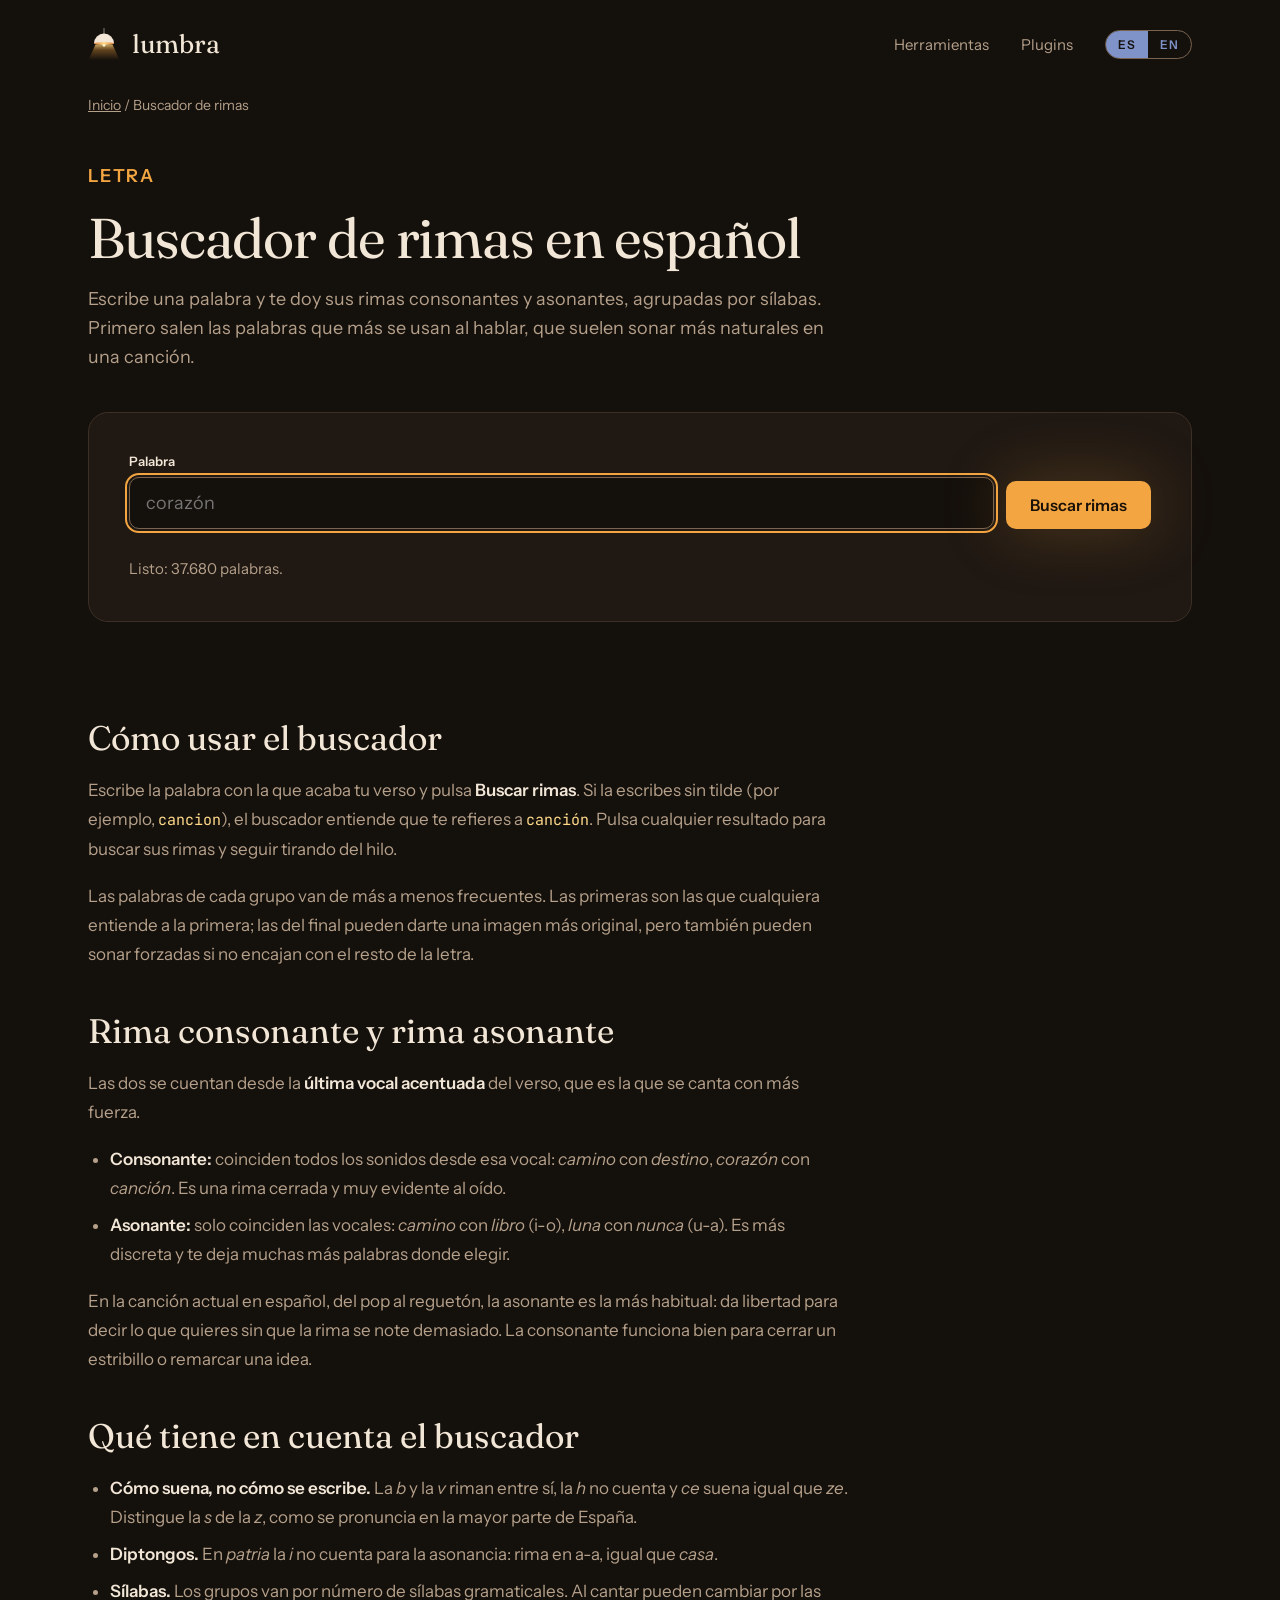
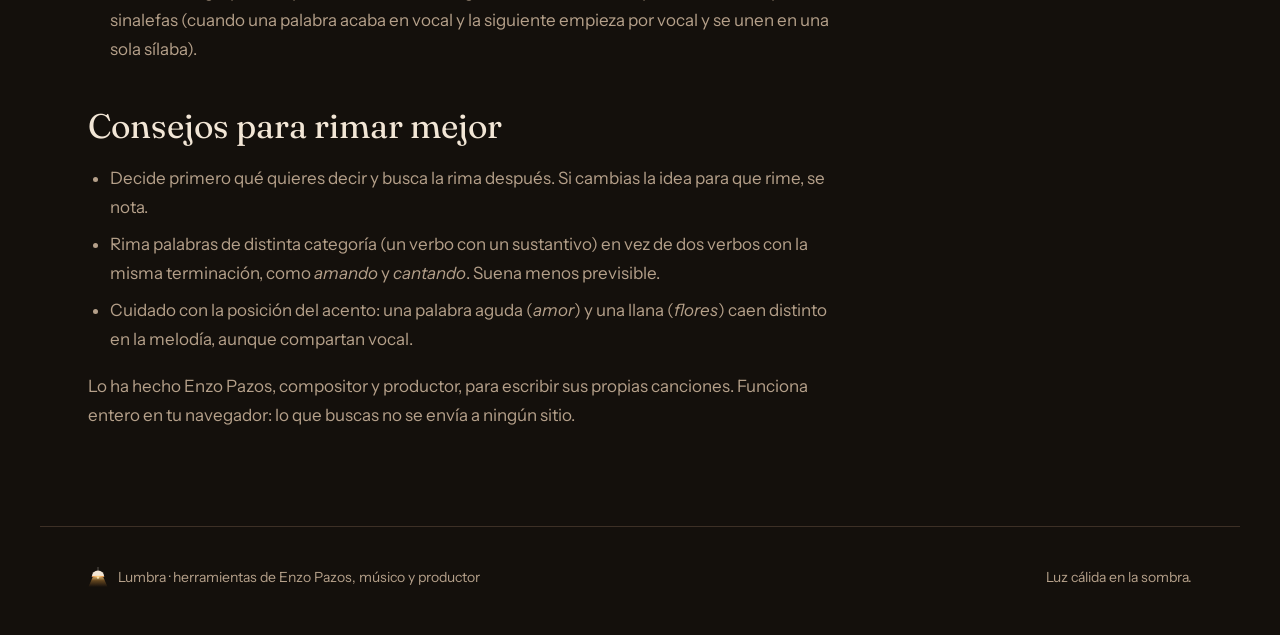
==== rimas/index.html @ a43c39f1 "Base de la web Lumbra y buscador de rimas en español Co-Authored-By: Claude Opus 5.5 <noreply@anthro" ====
<!doctype html>
<html lang="es">
<head>
<meta charset="utf-8">
<meta name="viewport" content="width=device-width, initial-scale=1">
<title>Buscador de rimas en español: consonantes y asonantes · Lumbra</title>
<meta name="description" content="Encuentra palabras que riman en español. Rimas consonantes y asonantes ordenadas por sílabas y por uso, gratis y sin registro. Pensado para escribir canciones.">
<link rel="icon" href="/assets/logo.svg" type="image/svg+xml">
<link rel="preconnect" href="https://fonts.googleapis.com">
<link rel="preconnect" href="https://fonts.gstatic.com" crossorigin>
<link rel="stylesheet" href="https://fonts.googleapis.com/css2?family=Fraunces:opsz,wght@9..144,300..600&amp;family=Instrument+Sans:wght@400..700&amp;family=JetBrains+Mono:wght@400;500&amp;display=swap">
<link rel="stylesheet" href="/assets/estilo.css">
<link rel="preload" href="/datos/palabras-es.txt" as="fetch" crossorigin>
</head>
<body>

<header class="wrap cabecera">
  <a href="/" class="marca"><img src="/assets/logo.svg" alt=""><span>lumbra</span></a>
  <nav class="nav" aria-label="Principal">
    <a href="/#herramientas">Herramientas</a>
    <a href="/#plugins">Plugins</a>
    <span class="idioma"><a href="/rimas/" aria-current="true" hreflang="es">ES</a><a href="/en/" hreflang="en">EN</a></span>
  </nav>
</header>

<main class="wrap">
  <p class="miga"><a href="/">Inicio</a> / Buscador de rimas</p>

  <div class="cab-tool">
    <p class="etiqueta" style="color:var(--ambar)">LETRA</p>
    <h1>Buscador de rimas en español</h1>
    <p>Escribe una palabra y te doy sus rimas consonantes y asonantes, agrupadas por sílabas. Primero salen las palabras que más se usan al hablar, que suelen sonar más naturales en una canción.</p>
  </div>

  <section class="panel-tool" aria-label="Buscador">
    <form class="buscador" id="form" role="search">
      <div class="campo">
        <label for="palabra">Palabra</label>
        <input id="palabra" name="p" type="search" autocomplete="off" autocapitalize="off" spellcheck="false" placeholder="corazón" required>
      </div>
      <button type="submit" class="btn btn-luz">Buscar rimas</button>
    </form>
    <p class="estado" id="estado" aria-live="polite">Cargando el diccionario…</p>
    <div class="resultados" id="resultados" hidden></div>
  </section>

  <article class="texto-largo">
    <h2>Cómo usar el buscador</h2>
    <p>Escribe la palabra con la que acaba tu verso y pulsa <strong>Buscar rimas</strong>. Si la escribes sin tilde (por ejemplo, <code>cancion</code>), el buscador entiende que te refieres a <code>canción</code>. Pulsa cualquier resultado para buscar sus rimas y seguir tirando del hilo.</p>
    <p>Las palabras de cada grupo van de más a menos frecuentes. Las primeras son las que cualquiera entiende a la primera; las del final pueden darte una imagen más original, pero también pueden sonar forzadas si no encajan con el resto de la letra.</p>

    <h2>Rima consonante y rima asonante</h2>
    <p>Las dos se cuentan desde la <strong>última vocal acentuada</strong> del verso, que es la que se canta con más fuerza.</p>
    <ul>
      <li><strong>Consonante:</strong> coinciden todos los sonidos desde esa vocal: <em>camino</em> con <em>destino</em>, <em>corazón</em> con <em>canción</em>. Es una rima cerrada y muy evidente al oído.</li>
      <li><strong>Asonante:</strong> solo coinciden las vocales: <em>camino</em> con <em>libro</em> (i-o), <em>luna</em> con <em>nunca</em> (u-a). Es más discreta y te deja muchas más palabras donde elegir.</li>
    </ul>
    <p>En la canción actual en español, del pop al reguetón, la asonante es la más habitual: da libertad para decir lo que quieres sin que la rima se note demasiado. La consonante funciona bien para cerrar un estribillo o remarcar una idea.</p>

    <h2>Qué tiene en cuenta el buscador</h2>
    <ul>
      <li><strong>Cómo suena, no cómo se escribe.</strong> La <em>b</em> y la <em>v</em> riman entre sí, la <em>h</em> no cuenta y <em>ce</em> suena igual que <em>ze</em>. Distingue la <em>s</em> de la <em>z</em>, como se pronuncia en la mayor parte de España.</li>
      <li><strong>Diptongos.</strong> En <em>patria</em> la <em>i</em> no cuenta para la asonancia: rima en a-a, igual que <em>casa</em>.</li>
      <li><strong>Sílabas.</strong> Los grupos van por número de sílabas gramaticales. Al cantar pueden cambiar por las sinalefas (cuando una palabra acaba en vocal y la siguiente empieza por vocal y se unen en una sola sílaba).</li>
    </ul>

    <h2>Consejos para rimar mejor</h2>
    <ul>
      <li>Decide primero qué quieres decir y busca la rima después. Si cambias la idea para que rime, se nota.</li>
      <li>Rima palabras de distinta categoría (un verbo con un sustantivo) en vez de dos verbos con la misma terminación, como <em>amando</em> y <em>cantando</em>. Suena menos previsible.</li>
      <li>Cuidado con la posición del acento: una palabra aguda (<em>amor</em>) y una llana (<em>flores</em>) caen distinto en la melodía, aunque compartan vocal.</li>
    </ul>
    <p>Lo ha hecho Enzo Pazos, compositor y productor, para escribir sus propias canciones. Funciona entero en tu navegador: lo que buscas no se envía a ningún sitio.</p>
  </article>
</main>

<footer class="wrap pie">
  <span><img src="/assets/logo.svg" alt="">Lumbra · herramientas de Enzo Pazos, músico y productor</span>
  <span>Luz cálida en la sombra.</span>
</footer>

<script src="/assets/rimas.js"></script>
<script>
(function () {
  var form = document.getElementById('form');
  var input = document.getElementById('palabra');
  var estado = document.getElementById('estado');
  var caja = document.getElementById('resultados');
  var dicc = null;
  var VISIBLES = 40;

  function el(tag, attrs, texto) {
    var e = document.createElement(tag);
    if (attrs) for (var k in attrs) e.setAttribute(k, attrs[k]);
    if (texto != null) e.textContent = texto;
    return e;
  }

  function enlace(w) {
    var li = el('li');
    var a = el('a', { href: '?p=' + encodeURIComponent(w) }, w);
    a.addEventListener('click', function (ev) { ev.preventDefault(); buscar(w, true); window.scrollTo({ top: form.offsetTop - 20, behavior: 'smooth' }); });
    li.appendChild(a);
    return li;
  }

  function bloque(titulo, grupos, vacio) {
    var g = el('div', { 'class': 'grupo' });
    g.appendChild(el('h2', null, titulo));
    if (!grupos.length) { g.appendChild(el('p', { 'class': 'estado' }, vacio)); return g; }
    grupos.forEach(function (gr) {
      g.appendChild(el('h3', null, gr.silabas === 1 ? '1 sílaba' : gr.silabas + ' sílabas'));
      var ul = el('ul', { 'class': 'palabras' });
      gr.palabras.slice(0, VISIBLES).forEach(function (w) { ul.appendChild(enlace(w)); });
      g.appendChild(ul);
      if (gr.palabras.length > VISIBLES) {
        var b = el('button', { type: 'button', 'class': 'mas' }, 'Ver ' + (gr.palabras.length - VISIBLES) + ' más');
        b.addEventListener('click', function () {
          gr.palabras.slice(VISIBLES).forEach(function (w) { ul.appendChild(enlace(w)); });
          b.remove();
        });
        g.appendChild(b);
      }
    });
    return g;
  }

  function buscar(texto, guardar) {
    if (!dicc) return;
    var r = dicc.rimas(texto);
    caja.innerHTML = '';
    if (!r) { caja.hidden = true; estado.textContent = 'Escribe una palabra en español, solo con letras.'; return; }
    input.value = r.palabra;
    document.title = 'Rimas con ' + r.palabra + ' · Lumbra';
    if (guardar) history.replaceState(null, '', '?p=' + encodeURIComponent(r.palabra));
    var aviso = r.sugerencia ? 'Mostrando rimas de «' + r.sugerencia + '». ' : (!r.conocida ? 'No tengo «' + r.palabra + '» en el diccionario, pero calculo sus rimas igualmente. ' : '');
    estado.textContent = aviso + r.totalConsonantes + ' consonantes y ' + r.totalAsonantes + ' asonantes.';
    var c = r.claves;
    caja.appendChild(el('p', { 'class': 'datos-palabra' }, r.palabra + ' · ' + c.silabas + (c.silabas === 1 ? ' sílaba' : ' sílabas') + ' · ' + (c.aguda ? 'aguda' : 'llana o esdrújula') + ' · vocales ' + c.asonante.toUpperCase()));
    caja.appendChild(bloque('CONSONANTES · -' + c.terminacion.toUpperCase(), r.consonantes, 'No encuentro rimas consonantes. Prueba con las asonantes.'));
    caja.appendChild(el('div', { 'class': 'separador' }));
    caja.appendChild(bloque('ASONANTES · ' + c.asonante.toUpperCase(), r.asonantes, 'No encuentro rimas asonantes.'));
    caja.hidden = false;
  }

  form.addEventListener('submit', function (ev) { ev.preventDefault(); buscar(input.value, true); });

  fetch('/datos/palabras-es.txt').then(function (res) {
    if (!res.ok) throw new Error(res.status);
    return res.text();
  }).then(function (t) {
    dicc = new LumbraRimas.Diccionario(t);
    estado.textContent = 'Listo: ' + dicc.palabras.length.toLocaleString('es-ES') + ' palabras.';
    var p = new URLSearchParams(location.search).get('p');
    if (p) buscar(p, false); else input.focus();
  }).catch(function () {
    estado.textContent = 'No he podido cargar el diccionario. Recarga la página.';
  });
})();
</script>
</body>
</html>
---- assets/estilo.css ----
/* Lumbra — estilos comunes */
:root{
  --fondo:#14100C; --panel:#1F1813; --borde:#3D3026; --borde-fuerte:#7A6450;
  --texto:#F2E6D6; --suave:#B5A08A; --ambar:#F2A541; --ambar-claro:#FFD98A;
  --brasa:#E0813A; --resplandor:#3A2612; --linea-resp:#5A3E22; --azul:#7F93C9;
  --serif:Fraunces, Georgia, serif; --sans:'Instrument Sans', system-ui, sans-serif;
  --mono:'JetBrains Mono', ui-monospace, monospace;
}
*{box-sizing:border-box}
html{background:var(--fondo)}
body{margin:0;background:var(--fondo);color:var(--texto);font-family:var(--sans);overflow-x:hidden}
a{color:var(--ambar)}a:hover{color:var(--ambar-claro)}
.wrap{max-width:1200px;margin:0 auto;padding:0 48px}
.etiqueta{margin:0;font-size:12px;font-weight:600;letter-spacing:.08em}
.serif{font-family:var(--serif);font-weight:400}
.suave{color:var(--suave)}

/* Cabecera */
.cabecera{display:flex;align-items:center;justify-content:space-between;gap:24px;min-height:88px;flex-wrap:wrap}
.marca{display:flex;align-items:center;gap:12px;text-decoration:none;color:var(--texto)}
.marca img{width:32px;height:32px}
.marca span{font-family:var(--serif);font-size:26px;letter-spacing:-.01em}
.nav{display:flex;align-items:center;gap:32px;font-size:15px;flex-wrap:wrap}
.nav a{color:var(--suave);text-decoration:none}
.nav a:hover{color:var(--texto)}
.idioma{display:inline-flex;border:1px solid var(--borde-fuerte);border-radius:999px;overflow:hidden;font-size:12px;font-weight:600;letter-spacing:.08em}
.idioma a{padding:6px 12px;color:var(--azul);text-decoration:none}
.idioma a[aria-current]{background:var(--azul);color:var(--fondo)}

/* Botones */
.btn{display:inline-flex;align-items:center;min-height:48px;padding:0 24px;border-radius:10px;font:600 16px/1 var(--sans);text-decoration:none;cursor:pointer}
.btn-luz{background:var(--ambar);color:#1A1108;border:0;box-shadow:0 0 64px 4px rgba(242,165,65,.22)}
.btn-luz:hover{background:var(--ambar-claro);color:#1A1108}
.btn-linea{color:var(--texto);border:1px solid var(--borde-fuerte);background:transparent}
.btn-linea:hover{color:var(--texto);border-color:var(--suave)}

/* Portada */
.hero{position:relative;padding:40px 0 128px;text-align:center}
.haz{position:absolute;left:50%;top:0;width:1100px;height:720px;transform:translateX(-50%);clip-path:polygon(44% 0,56% 0,100% 100%,0 100%);background:linear-gradient(180deg,rgba(255,217,138,.42) 0%,rgba(242,165,65,.16) 38%,rgba(242,165,65,.04) 75%,rgba(242,165,65,0) 100%);pointer-events:none}
.lampara{position:relative;display:block;width:160px;height:80px;margin:0 auto 32px}
.hero-int{position:relative;display:flex;flex-direction:column;align-items:center;gap:28px}
.hero h1{margin:0;max-width:900px;font-family:var(--serif);font-weight:400;font-size:72px;line-height:76px;letter-spacing:-.02em}
.hero p.intro{margin:0;max-width:620px;font-size:19px;line-height:30px;color:var(--suave)}
.botones{display:flex;gap:16px;align-items:center;flex-wrap:wrap;justify-content:center;margin-top:8px}

.seccion{padding-bottom:96px}
.titulo-sec{display:flex;justify-content:space-between;align-items:end;gap:16px;flex-wrap:wrap;margin-bottom:32px}
.titulo-sec h2{margin:0;font-family:var(--serif);font-weight:400;font-size:48px;line-height:54px;letter-spacing:-.015em}
.titulo-sec p{margin:0;max-width:420px;font-size:16px;line-height:26px;color:var(--suave)}
.rejilla{display:grid;grid-template-columns:repeat(auto-fill,minmax(300px,1fr));gap:20px}
.tool{background:var(--panel);border:1px solid var(--borde);border-radius:20px;padding:28px;display:flex;flex-direction:column;gap:12px;text-decoration:none;color:var(--texto);transition:background .2s,box-shadow .2s}
a.tool:hover{background:var(--resplandor);box-shadow:0 0 64px 4px rgba(242,165,65,.22);color:var(--texto)}
.tool .nombre{font-family:var(--serif);font-size:26px;line-height:32px}
.tool .desc{font-size:15px;line-height:24px;color:var(--suave)}
.tool .cat{font-size:12px;font-weight:600;letter-spacing:.08em;color:var(--suave)}
.tool.pronto{opacity:.62}
.tool .pronto-txt{font-size:12px;font-weight:600;letter-spacing:.08em;color:var(--brasa)}

.plugins{border-top:1px solid var(--borde);padding-top:96px;display:grid;grid-template-columns:repeat(auto-fit,minmax(320px,1fr));gap:64px;align-items:center}
.plugins h2{margin:0;font-family:var(--serif);font-weight:400;font-size:48px;line-height:54px;letter-spacing:-.015em}
.plugins p{margin:0;font-size:17px;line-height:28px;color:var(--suave)}
.plugins .col{display:flex;flex-direction:column;gap:20px}
.perilla{background:radial-gradient(ellipse at 50% 0%,#2A1F17,#1F1813 70%);border:1px solid var(--borde);border-radius:20px;padding:40px;display:flex;justify-content:center}

.aviso{position:relative;overflow:hidden;background:var(--panel);border:1px solid var(--borde);border-radius:20px;padding:56px 40px;display:flex;flex-direction:column;align-items:center;gap:20px;text-align:center}
.aviso::before{content:"";position:absolute;left:50%;top:0;width:640px;height:320px;transform:translateX(-50%);background:radial-gradient(ellipse at 50% 0%,rgba(242,165,65,.2),rgba(242,165,65,0) 70%);pointer-events:none}
.aviso > *{position:relative}
.aviso h2{margin:0;font-family:var(--serif);font-weight:400;font-size:36px;line-height:42px}
.aviso p{margin:0;max-width:480px;font-size:16px;line-height:26px;color:var(--suave)}
.aviso form{display:flex;gap:12px;flex-wrap:wrap;justify-content:center;width:100%;max-width:520px}

input[type=text],input[type=email],input[type=search]{height:52px;padding:0 16px;border-radius:10px;border:1px solid var(--borde-fuerte);background:var(--fondo);color:var(--texto);font:400 18px var(--sans)}
input:focus-visible,a:focus-visible,button:focus-visible{outline:2px solid var(--ambar);outline-offset:2px}
.aviso input{flex:1 1 260px;font-size:16px}
.oculto{position:absolute!important;width:1px;height:1px;overflow:hidden;clip:rect(0 0 0 0);white-space:nowrap}

.pie{border-top:1px solid var(--borde);padding-top:40px;padding-bottom:48px;display:flex;justify-content:space-between;gap:24px;flex-wrap:wrap;font-size:14px;color:var(--suave)}
.pie span{display:flex;align-items:center;gap:10px}
.pie img{width:20px;height:20px}

/* Páginas de herramienta */
.miga{font-size:14px;color:var(--suave);margin:8px 0 24px}
.miga a{color:var(--suave)}
.cab-tool{display:flex;flex-direction:column;gap:16px;padding:24px 0 40px;max-width:760px}
.cab-tool h1{margin:0;font-family:var(--serif);font-weight:400;font-size:56px;line-height:62px;letter-spacing:-.02em}
.cab-tool p{margin:0;font-size:18px;line-height:29px;color:var(--suave)}
.panel-tool{background:var(--panel);border:1px solid var(--borde);border-radius:20px;padding:40px;display:flex;flex-direction:column;gap:28px}
.buscador{display:flex;gap:12px;flex-wrap:wrap;align-items:end}
.buscador .campo{display:flex;flex-direction:column;gap:8px;flex:1 1 280px}
.buscador label{font-size:13px;font-weight:600}
.resultados{background:var(--resplandor);border-radius:16px;padding:32px;display:flex;flex-direction:column;gap:28px}
.resultados[hidden]{display:none}
.grupo{display:flex;flex-direction:column;gap:12px}
.grupo h2{margin:0;font-size:12px;font-weight:600;letter-spacing:.08em;color:var(--ambar-claro)}
.grupo h3{margin:6px 0 0;font-size:13px;font-weight:600;color:var(--suave)}
.palabras{margin:0;padding:0;list-style:none;display:flex;flex-wrap:wrap;gap:6px 18px;font-family:var(--mono);font-size:18px;line-height:30px}
.palabras a{color:var(--texto);text-decoration:none;border-bottom:1px solid transparent}
.palabras a:hover{color:var(--ambar-claro);border-bottom-color:var(--ambar-claro)}
.separador{height:1px;background:var(--linea-resp)}
.estado{margin:0;color:var(--suave);font-size:15px;line-height:24px}
.datos-palabra{font-family:var(--mono);font-size:14px;color:var(--suave);margin:0}
.datos-palabra b{color:var(--texto);font-weight:500}
.mas{align-self:flex-start;background:none;border:1px solid var(--linea-resp);color:var(--ambar-claro);border-radius:8px;padding:8px 14px;font:600 14px var(--sans);cursor:pointer;min-height:40px}

.texto-largo{max-width:760px;padding:72px 0 96px;display:flex;flex-direction:column;gap:18px}
.texto-largo h2{margin:24px 0 0;font-family:var(--serif);font-weight:400;font-size:34px;line-height:40px}
.texto-largo h3{margin:12px 0 0;font-size:19px}
.texto-largo p,.texto-largo li{margin:0;font-size:17px;line-height:29px;color:var(--suave)}
.texto-largo ul{margin:0;padding-left:22px;display:flex;flex-direction:column;gap:8px}
.texto-largo strong{color:var(--texto);font-weight:600}
.texto-largo code{font-family:var(--mono);font-size:15px;color:var(--ambar-claro)}

@media (max-width:720px){
  .wrap{padding:0 20px}
  .hero h1{font-size:44px;line-height:48px}
  .cab-tool h1{font-size:40px;line-height:46px}
  .titulo-sec h2,.plugins h2{font-size:38px;line-height:44px}
  .panel-tool{padding:24px}
  .resultados{padding:22px}
  .nav{gap:18px}
}
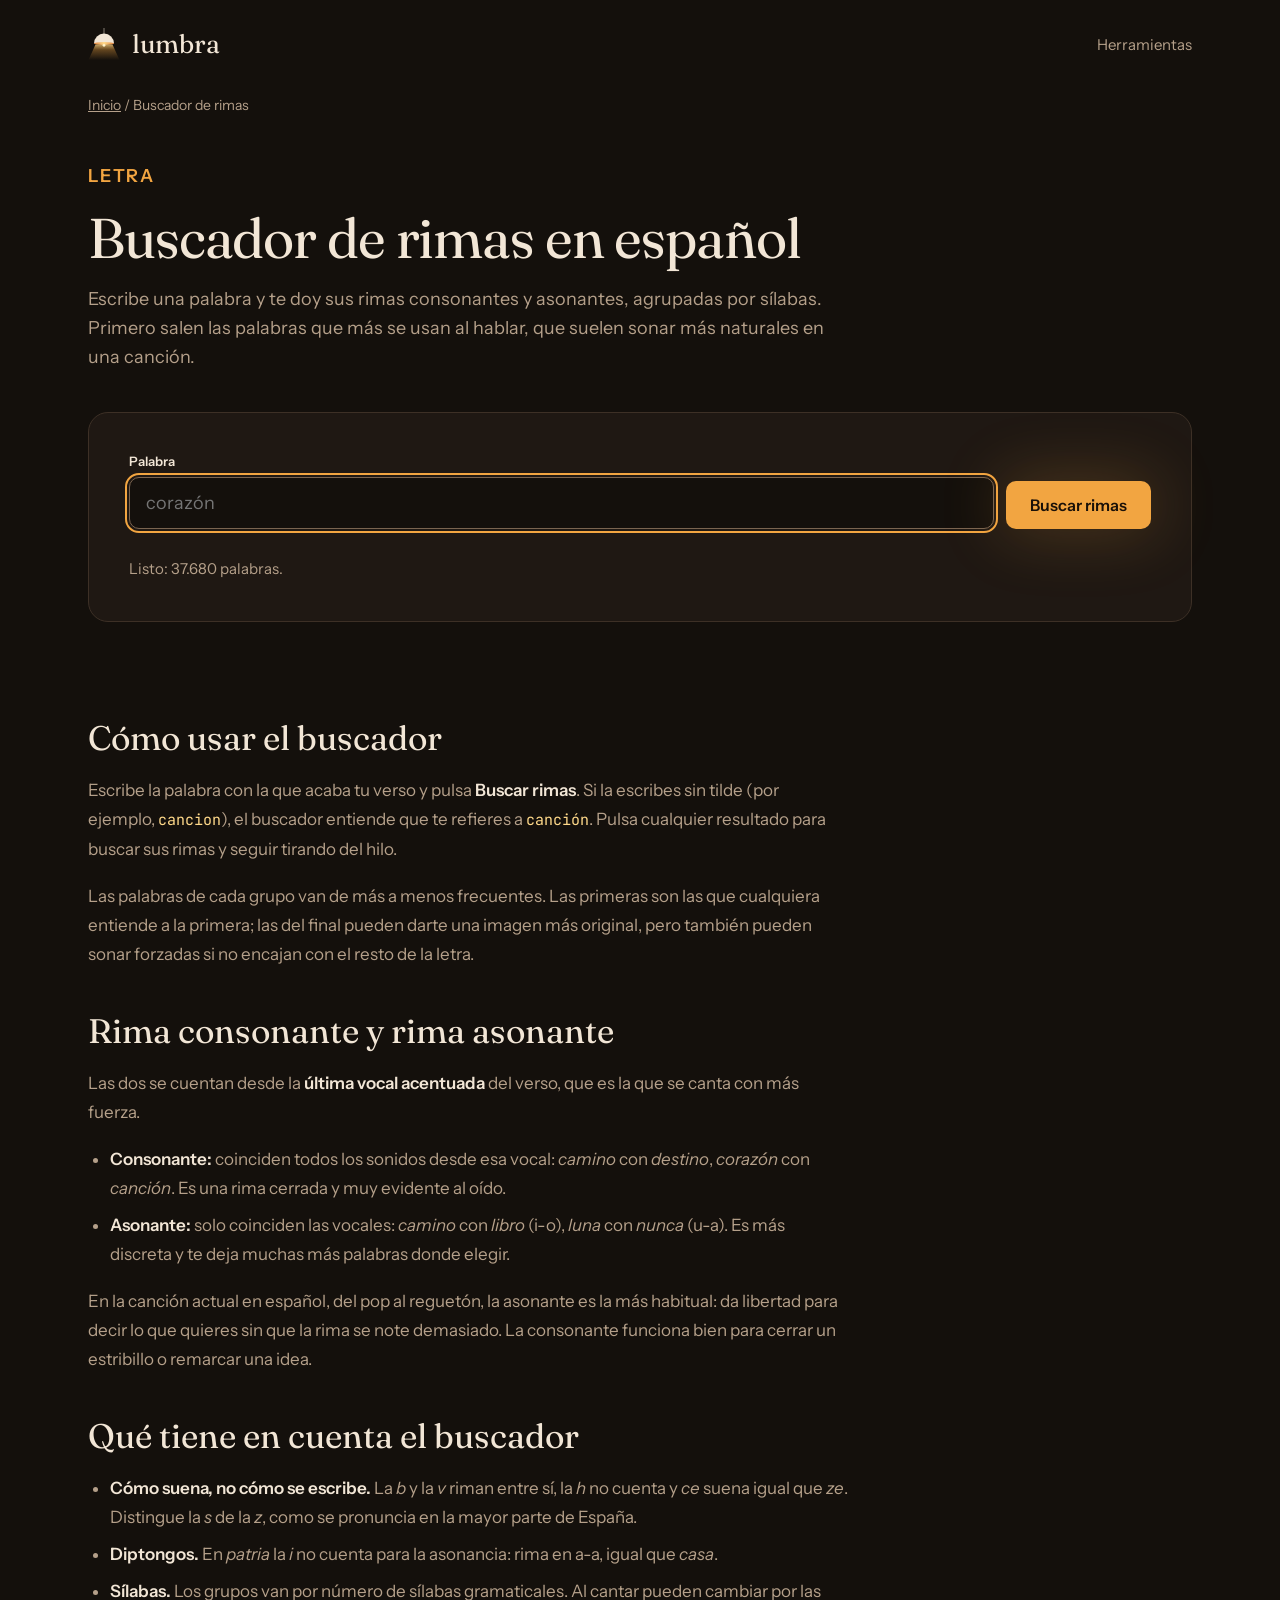
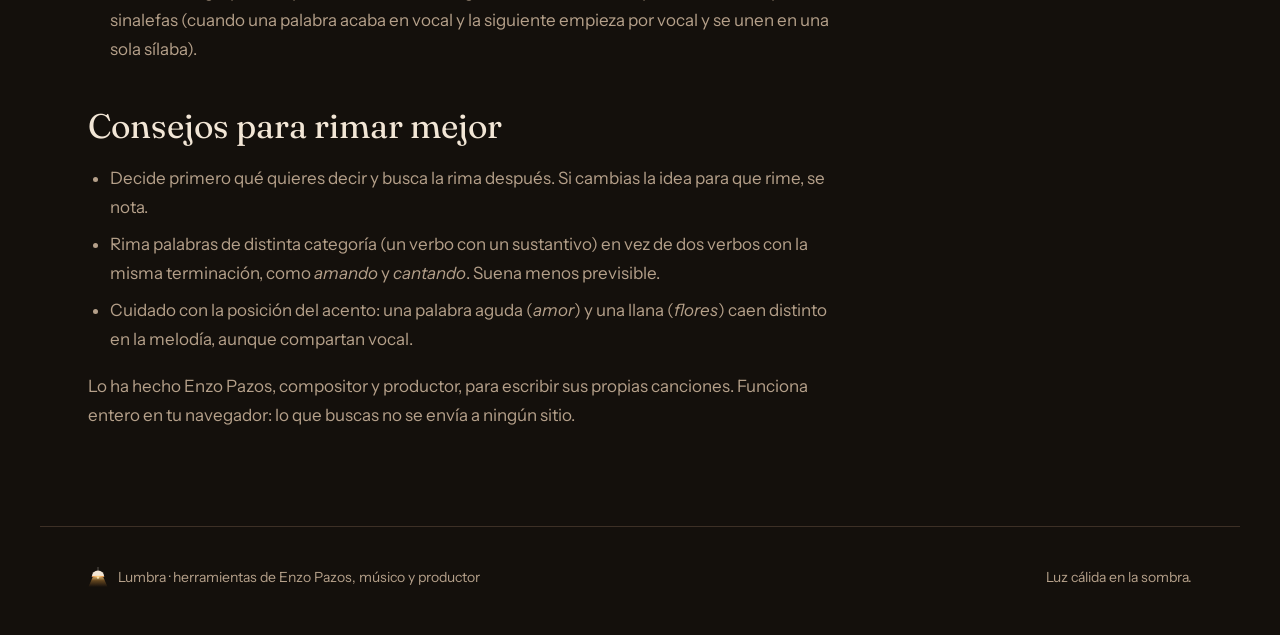
==== commit c395c55d: "Mostrar solo lo terminado y ocultar la web a buscadores Co-Authored-By: Claude Opus 5.5 <noreply@ant" ====
--- a/rimas/index.html
+++ b/rimas/index.html
@@ -2,6 +2,7 @@
 <html lang="es">
 <head>
 <meta charset="utf-8">
+<meta name="robots" content="noindex, nofollow">
 <meta name="viewport" content="width=device-width, initial-scale=1">
 <title>Buscador de rimas en español: consonantes y asonantes · Lumbra</title>
 <meta name="description" content="Encuentra palabras que riman en español. Rimas consonantes y asonantes ordenadas por sílabas y por uso, gratis y sin registro. Pensado para escribir canciones.">
@@ -18,8 +19,6 @@
   <a href="/" class="marca"><img src="/assets/logo.svg" alt=""><span>lumbra</span></a>
   <nav class="nav" aria-label="Principal">
     <a href="/#herramientas">Herramientas</a>
-    <a href="/#plugins">Plugins</a>
-    <span class="idioma"><a href="/rimas/" aria-current="true" hreflang="es">ES</a><a href="/en/" hreflang="en">EN</a></span>
   </nav>
 </header>
 
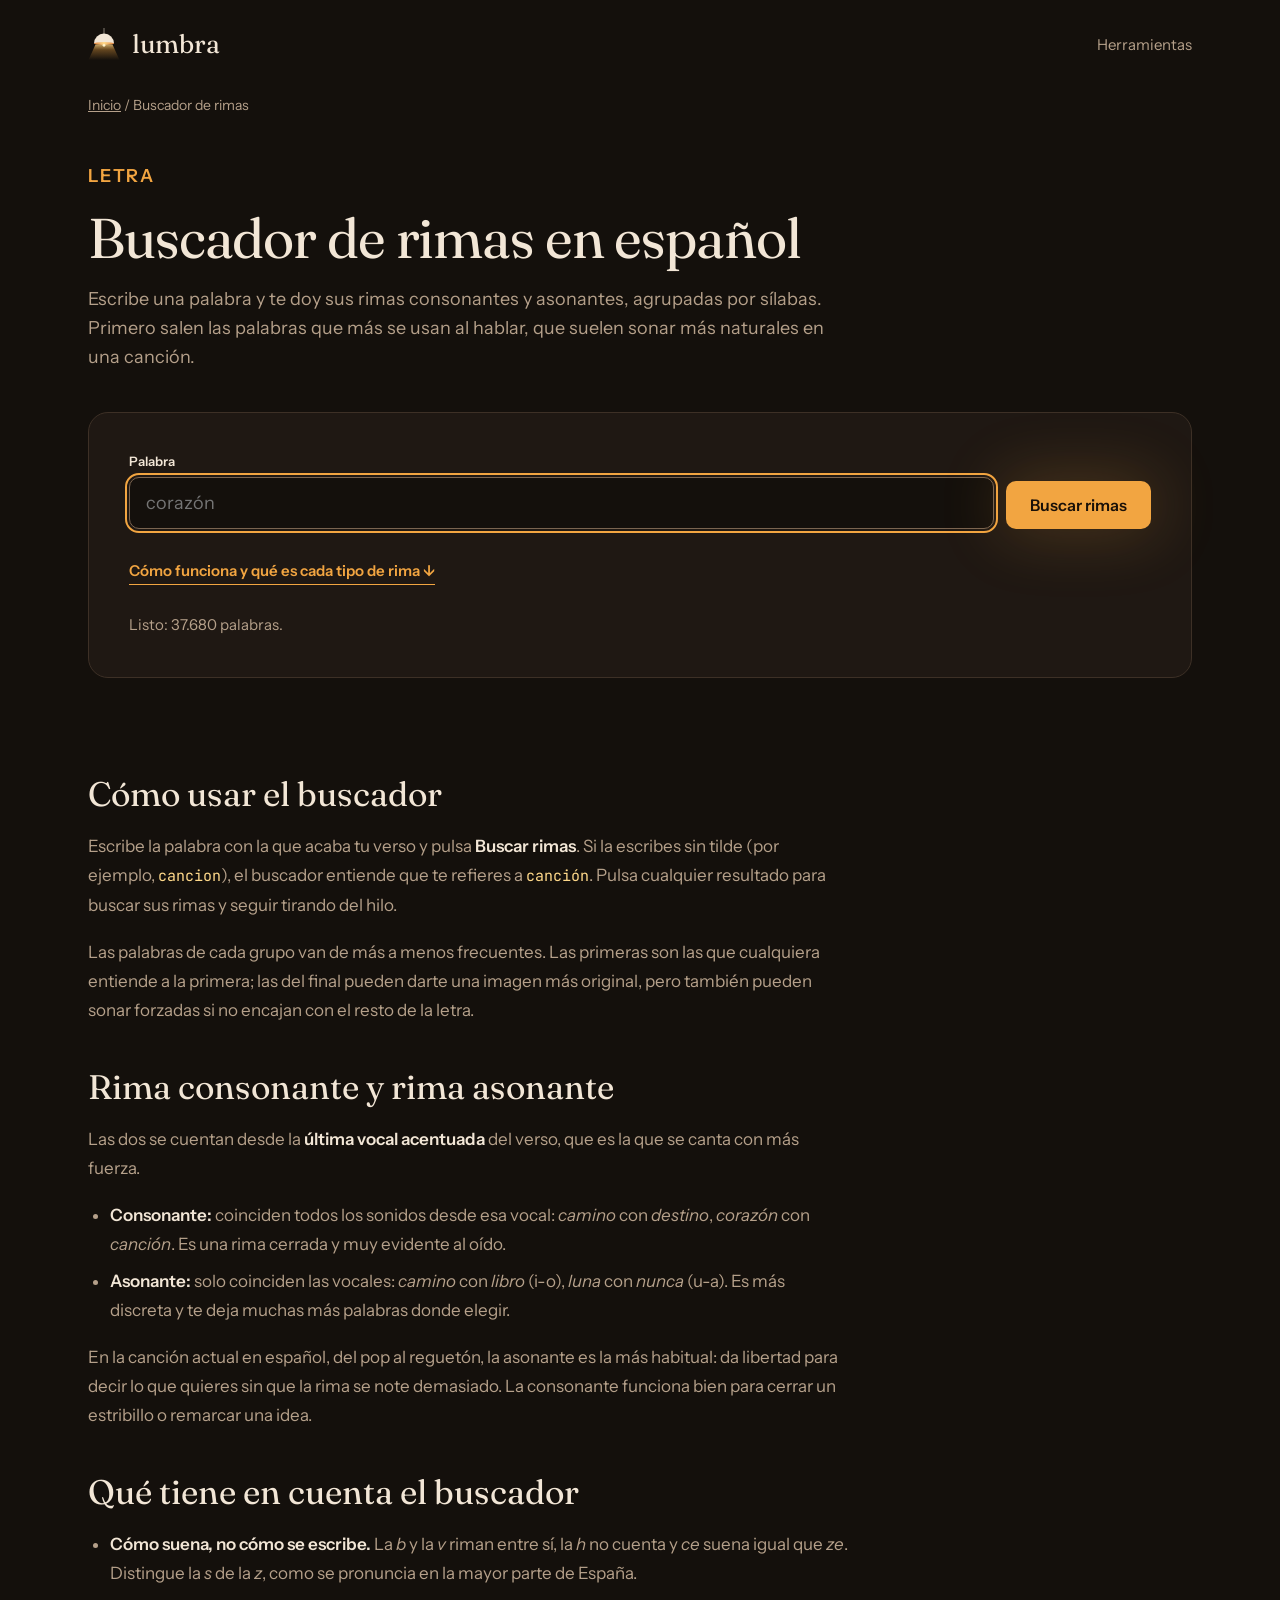
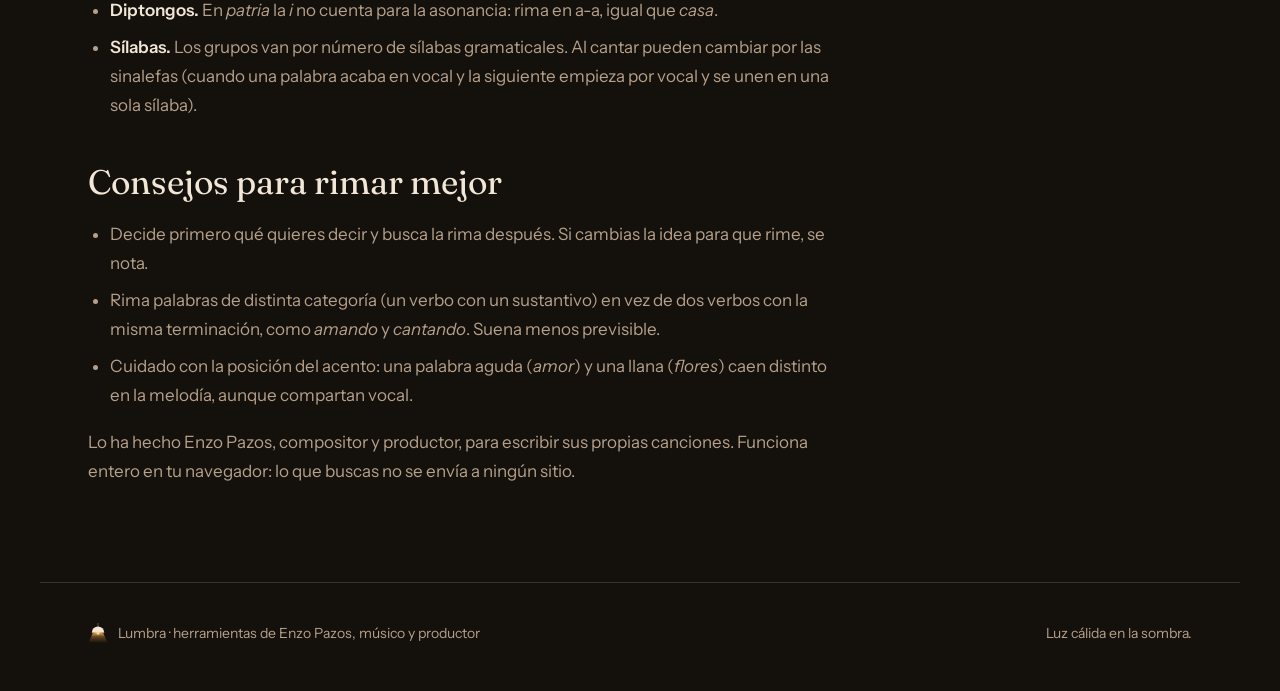
==== commit 73c71bcc: "Rimas: enlace a la explicación y botón para volver al buscador Co-Authored-By: Claude Opus 5.5 <nore" ====
--- a/rimas/index.html
+++ b/rimas/index.html
@@ -31,7 +31,7 @@
     <p>Escribe una palabra y te doy sus rimas consonantes y asonantes, agrupadas por sílabas. Primero salen las palabras que más se usan al hablar, que suelen sonar más naturales en una canción.</p>
   </div>
 
-  <section class="panel-tool" aria-label="Buscador">
+  <section class="panel-tool" id="buscador" aria-label="Buscador">
     <form class="buscador" id="form" role="search">
       <div class="campo">
         <label for="palabra">Palabra</label>
@@ -39,11 +39,12 @@
       </div>
       <button type="submit" class="btn btn-luz">Buscar rimas</button>
     </form>
+    <a href="#como-funciona" class="ir-info">Cómo funciona y qué es cada tipo de rima ↓</a>
     <p class="estado" id="estado" aria-live="polite">Cargando el diccionario…</p>
     <div class="resultados" id="resultados" hidden></div>
   </section>
 
-  <article class="texto-largo">
+  <article class="texto-largo" id="como-funciona">
     <h2>Cómo usar el buscador</h2>
     <p>Escribe la palabra con la que acaba tu verso y pulsa <strong>Buscar rimas</strong>. Si la escribes sin tilde (por ejemplo, <code>cancion</code>), el buscador entiende que te refieres a <code>canción</code>. Pulsa cualquier resultado para buscar sus rimas y seguir tirando del hilo.</p>
     <p>Las palabras de cada grupo van de más a menos frecuentes. Las primeras son las que cualquiera entiende a la primera; las del final pueden darte una imagen más original, pero también pueden sonar forzadas si no encajan con el resto de la letra.</p>
@@ -77,6 +78,8 @@
   <span><img src="/assets/logo.svg" alt="">Lumbra · herramientas de Enzo Pazos, músico y productor</span>
   <span>Luz cálida en la sombra.</span>
 </footer>
+
+<a href="#buscador" class="volver" id="volver" hidden>↑ Buscar otra palabra</a>
 
 <script src="/assets/rimas.js"></script>
 <script>
@@ -142,6 +145,18 @@
     caja.hidden = false;
   }
 
+  // Botón flotante para volver al buscador cuando ya no se ve
+  var volver = document.getElementById('volver');
+  if ('IntersectionObserver' in window) {
+    new IntersectionObserver(function (e) { volver.hidden = e[0].isIntersecting; })
+      .observe(document.getElementById('form'));
+  }
+  volver.addEventListener('click', function (ev) {
+    ev.preventDefault();
+    form.scrollIntoView({ behavior: 'smooth', block: 'center' });
+    setTimeout(function () { input.focus({ preventScroll: true }); input.select(); }, 400);
+  });
+
   form.addEventListener('submit', function (ev) { ev.preventDefault(); buscar(input.value, true); });
 
   fetch('/datos/palabras-es.txt').then(function (res) {
--- a/assets/estilo.css
+++ b/assets/estilo.css
@@ -88,6 +88,7 @@
 .buscador{display:flex;gap:12px;flex-wrap:wrap;align-items:end}
 .buscador .campo{display:flex;flex-direction:column;gap:8px;flex:1 1 280px}
 .buscador label{font-size:13px;font-weight:600}
+.buscador input{width:100%;min-width:0}
 .resultados{background:var(--resplandor);border-radius:16px;padding:32px;display:flex;flex-direction:column;gap:28px}
 .resultados[hidden]{display:none}
 .grupo{display:flex;flex-direction:column;gap:12px}
@@ -102,7 +103,7 @@
 .datos-palabra b{color:var(--texto);font-weight:500}
 .mas{align-self:flex-start;background:none;border:1px solid var(--linea-resp);color:var(--ambar-claro);border-radius:8px;padding:8px 14px;font:600 14px var(--sans);cursor:pointer;min-height:40px}
 
-.texto-largo{max-width:760px;padding:72px 0 96px;display:flex;flex-direction:column;gap:18px}
+.texto-largo{scroll-margin-top:24px;max-width:760px;padding:72px 0 96px;display:flex;flex-direction:column;gap:18px}
 .texto-largo h2{margin:24px 0 0;font-family:var(--serif);font-weight:400;font-size:34px;line-height:40px}
 .texto-largo h3{margin:12px 0 0;font-size:19px}
 .texto-largo p,.texto-largo li{margin:0;font-size:17px;line-height:29px;color:var(--suave)}
@@ -110,6 +111,11 @@
 .texto-largo strong{color:var(--texto);font-weight:600}
 .texto-largo code{font-family:var(--mono);font-size:15px;color:var(--ambar-claro)}
 
+.ir-info{align-self:flex-start;font-size:15px;font-weight:600;text-decoration:none;border-bottom:1px solid currentColor;padding:4px 0}
+.volver{position:fixed;right:20px;bottom:20px;z-index:10;display:inline-flex;align-items:center;min-height:48px;padding:0 20px;border-radius:999px;background:var(--ambar);color:#1A1108;font:600 15px/1 var(--sans);text-decoration:none;box-shadow:0 8px 32px rgba(0,0,0,.5),0 0 48px rgba(242,165,65,.25)}
+.volver:hover{background:var(--ambar-claro);color:#1A1108}
+.volver[hidden]{display:none}
+html{scroll-behavior:smooth}
 @media (max-width:720px){
   .wrap{padding:0 20px}
   .hero h1{font-size:44px;line-height:48px}
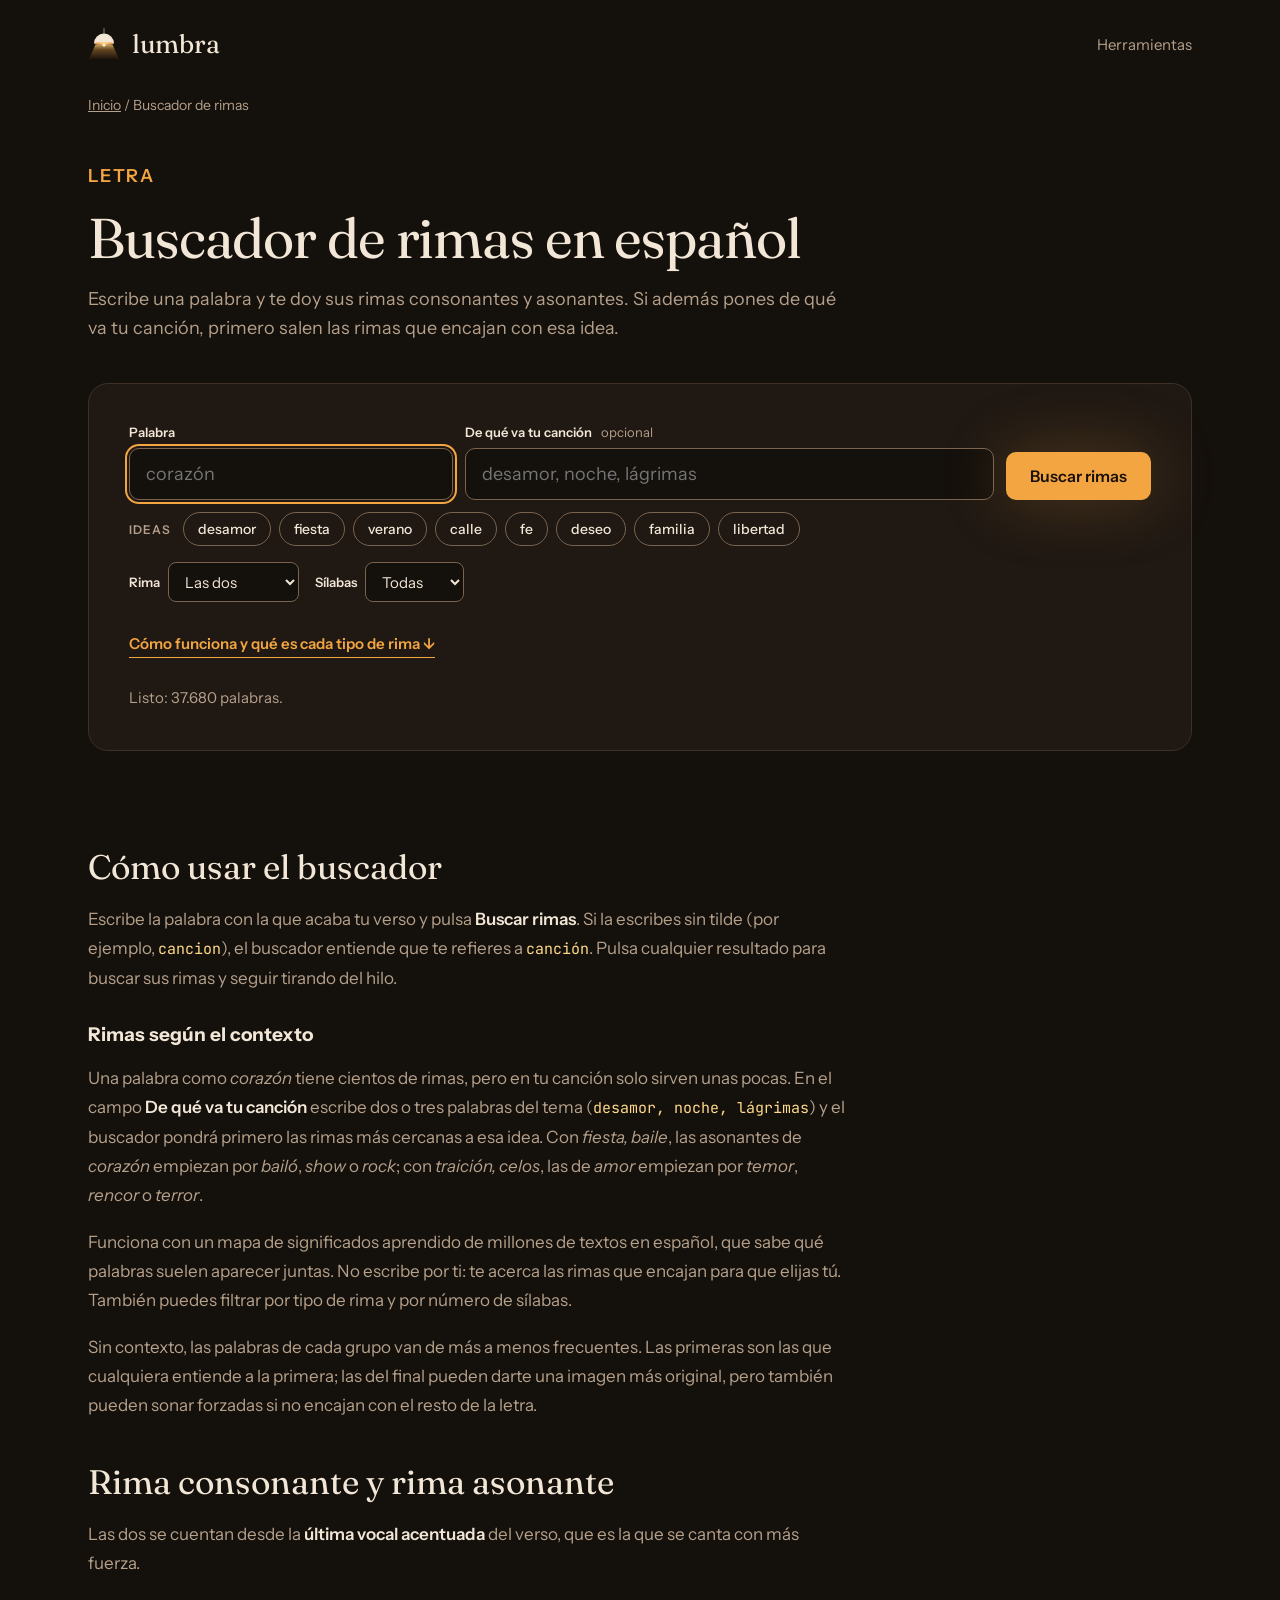
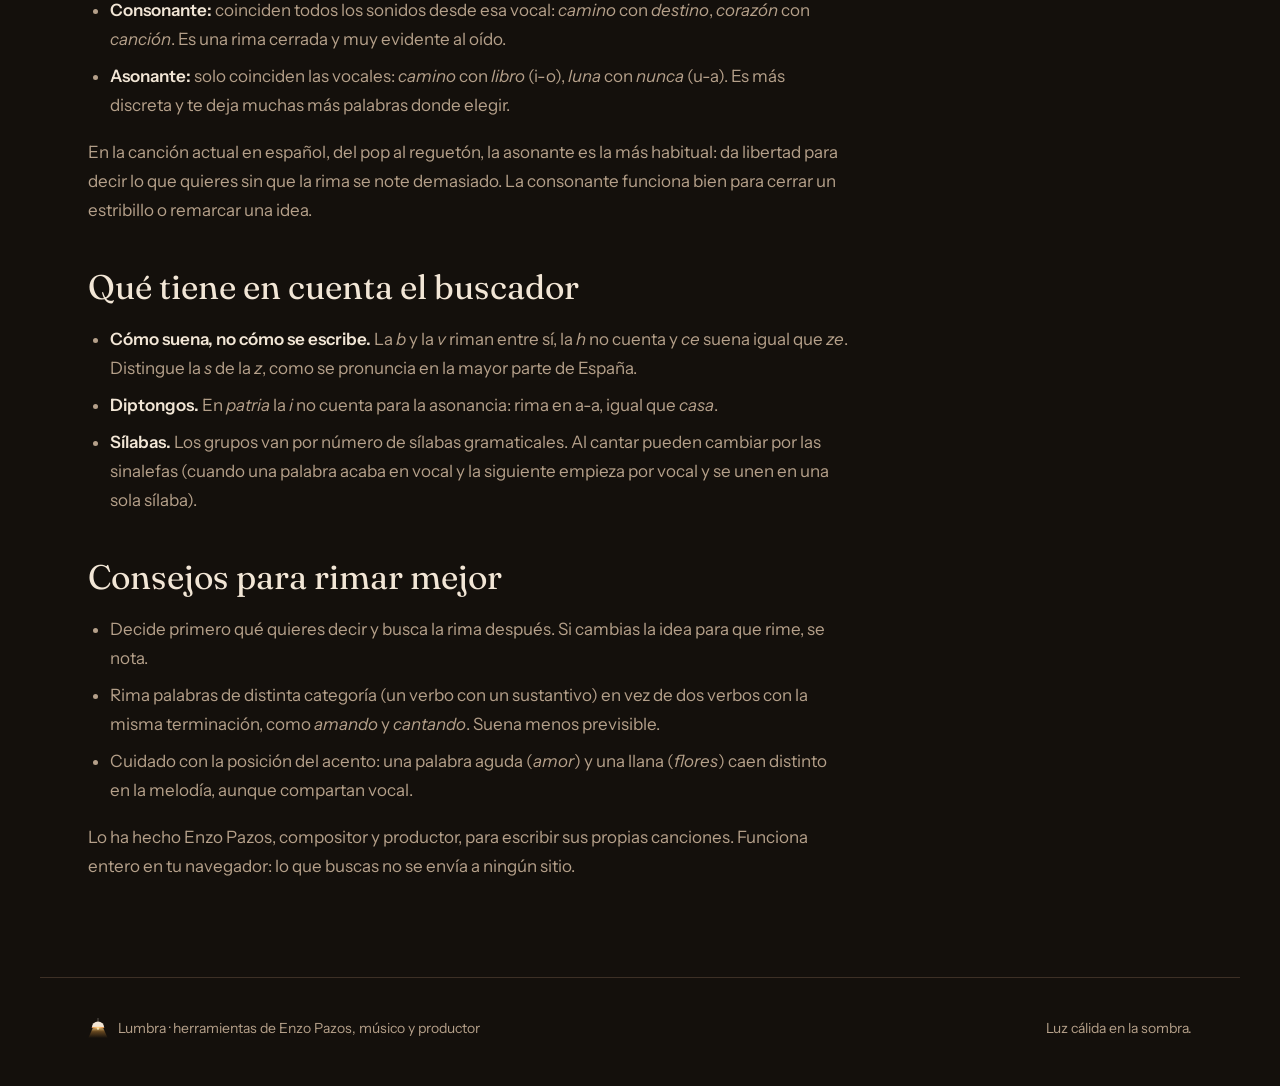
==== commit 6bec5652: "Rimas: filtro por contexto, ideas y filtros de tipo y sílabas Cambios del chat del buscador de rimas" ====
--- a/rimas/index.html
+++ b/rimas/index.html
@@ -5,7 +5,7 @@
 <meta name="robots" content="noindex, nofollow">
 <meta name="viewport" content="width=device-width, initial-scale=1">
 <title>Buscador de rimas en español: consonantes y asonantes · Lumbra</title>
-<meta name="description" content="Encuentra palabras que riman en español. Rimas consonantes y asonantes ordenadas por sílabas y por uso, gratis y sin registro. Pensado para escribir canciones.">
+<meta name="description" content="Encuentra palabras que riman en español. Rimas consonantes y asonantes filtradas por el tema de tu canción y por sílabas, gratis y sin registro. Pensado para escribir canciones.">
 <link rel="icon" href="/assets/logo.svg" type="image/svg+xml">
 <link rel="preconnect" href="https://fonts.googleapis.com">
 <link rel="preconnect" href="https://fonts.gstatic.com" crossorigin>
@@ -28,16 +28,51 @@
   <div class="cab-tool">
     <p class="etiqueta" style="color:var(--ambar)">LETRA</p>
     <h1>Buscador de rimas en español</h1>
-    <p>Escribe una palabra y te doy sus rimas consonantes y asonantes, agrupadas por sílabas. Primero salen las palabras que más se usan al hablar, que suelen sonar más naturales en una canción.</p>
+    <p>Escribe una palabra y te doy sus rimas consonantes y asonantes. Si además pones de qué va tu canción, primero salen las rimas que encajan con esa idea.</p>
   </div>
 
   <section class="panel-tool" id="buscador" aria-label="Buscador">
     <form class="buscador" id="form" role="search">
-      <div class="campo">
+      <div class="campo campo-palabra">
         <label for="palabra">Palabra</label>
         <input id="palabra" name="p" type="search" autocomplete="off" autocapitalize="off" spellcheck="false" placeholder="corazón" required>
       </div>
+      <div class="campo campo-contexto">
+        <label for="contexto">De qué va tu canción <span class="opcional">opcional</span></label>
+        <input id="contexto" name="c" type="text" autocomplete="off" autocapitalize="off" placeholder="desamor, noche, lágrimas">
+      </div>
       <button type="submit" class="btn btn-luz">Buscar rimas</button>
+      <div class="filtros">
+        <div class="ideas" aria-label="Ideas de contexto">
+          <span class="etq">Ideas</span>
+          <button type="button" data-c="desamor, lágrimas, adiós">desamor</button>
+          <button type="button" data-c="fiesta, baile, noche">fiesta</button>
+          <button type="button" data-c="mar, playa, verano">verano</button>
+          <button type="button" data-c="barrio, calle, dinero">calle</button>
+          <button type="button" data-c="fe, dios, esperanza">fe</button>
+          <button type="button" data-c="beso, deseo, piel">deseo</button>
+          <button type="button" data-c="familia, madre, hogar">familia</button>
+          <button type="button" data-c="libertad, viaje, carretera">libertad</button>
+        </div>
+        <div class="selectores">
+          <label>Rima
+            <select id="tipo" name="t">
+              <option value="">Las dos</option>
+              <option value="c">Consonante</option>
+              <option value="a">Asonante</option>
+            </select>
+          </label>
+          <label>Sílabas
+            <select id="silabas" name="s">
+              <option value="">Todas</option>
+              <option value="1">1</option>
+              <option value="2">2</option>
+              <option value="3">3</option>
+              <option value="4">4 o más</option>
+            </select>
+          </label>
+        </div>
+      </div>
     </form>
     <a href="#como-funciona" class="ir-info">Cómo funciona y qué es cada tipo de rima ↓</a>
     <p class="estado" id="estado" aria-live="polite">Cargando el diccionario…</p>
@@ -47,7 +82,10 @@
   <article class="texto-largo" id="como-funciona">
     <h2>Cómo usar el buscador</h2>
     <p>Escribe la palabra con la que acaba tu verso y pulsa <strong>Buscar rimas</strong>. Si la escribes sin tilde (por ejemplo, <code>cancion</code>), el buscador entiende que te refieres a <code>canción</code>. Pulsa cualquier resultado para buscar sus rimas y seguir tirando del hilo.</p>
-    <p>Las palabras de cada grupo van de más a menos frecuentes. Las primeras son las que cualquiera entiende a la primera; las del final pueden darte una imagen más original, pero también pueden sonar forzadas si no encajan con el resto de la letra.</p>
+    <h3>Rimas según el contexto</h3>
+    <p>Una palabra como <em>corazón</em> tiene cientos de rimas, pero en tu canción solo sirven unas pocas. En el campo <strong>De qué va tu canción</strong> escribe dos o tres palabras del tema (<code>desamor, noche, lágrimas</code>) y el buscador pondrá primero las rimas más cercanas a esa idea. Con <em>fiesta, baile</em>, las asonantes de <em>corazón</em> empiezan por <em>bailó</em>, <em>show</em> o <em>rock</em>; con <em>traición, celos</em>, las de <em>amor</em> empiezan por <em>temor</em>, <em>rencor</em> o <em>terror</em>.</p>
+    <p>Funciona con un mapa de significados aprendido de millones de textos en español, que sabe qué palabras suelen aparecer juntas. No escribe por ti: te acerca las rimas que encajan para que elijas tú. También puedes filtrar por tipo de rima y por número de sílabas.</p>
+    <p>Sin contexto, las palabras de cada grupo van de más a menos frecuentes. Las primeras son las que cualquiera entiende a la primera; las del final pueden darte una imagen más original, pero también pueden sonar forzadas si no encajan con el resto de la letra.</p>
 
     <h2>Rima consonante y rima asonante</h2>
     <p>Las dos se cuentan desde la <strong>última vocal acentuada</strong> del verso, que es la que se canta con más fuerza.</p>
@@ -86,10 +124,14 @@
 (function () {
   var form = document.getElementById('form');
   var input = document.getElementById('palabra');
+  var inputCtx = document.getElementById('contexto');
+  var selTipo = document.getElementById('tipo');
+  var selSil = document.getElementById('silabas');
   var estado = document.getElementById('estado');
   var caja = document.getElementById('resultados');
-  var dicc = null;
-  var VISIBLES = 40;
+  var dicc = null, vectores = null;
+  var VISIBLES = 16;      // por grupo de sílabas, sin contexto
+  var VISIBLES_CTX = 24;  // con contexto, las más afines primero
 
   function el(tag, attrs, texto) {
     var e = document.createElement(tag);
@@ -98,50 +140,117 @@
     return e;
   }
 
+  // El archivo de significados (≈2 MB) solo se descarga si se usa el contexto.
+  function cargarVectores() {
+    if (!vectores) {
+      vectores = fetch('/datos/vectores-es.bin').then(function (res) {
+        if (!res.ok) throw new Error(res.status);
+        return res.arrayBuffer();
+      }).then(function (b) { dicc.cargarVectores(b); }).catch(function (e) { vectores = null; throw e; });
+    }
+    return vectores;
+  }
+
   function enlace(w) {
     var li = el('li');
     var a = el('a', { href: '?p=' + encodeURIComponent(w) }, w);
-    a.addEventListener('click', function (ev) { ev.preventDefault(); buscar(w, true); window.scrollTo({ top: form.offsetTop - 20, behavior: 'smooth' }); });
+    a.addEventListener('click', function (ev) { ev.preventDefault(); input.value = w; buscar(true); window.scrollTo({ top: form.offsetTop - 20, behavior: 'smooth' }); });
     li.appendChild(a);
     return li;
   }
 
-  function bloque(titulo, grupos, vacio) {
+  function lista(palabras, n) {
+    var ul = el('ul', { 'class': 'palabras' });
+    palabras.slice(0, n).forEach(function (w) { ul.appendChild(enlace(w)); });
+    var frag = document.createDocumentFragment();
+    frag.appendChild(ul);
+    if (palabras.length > n) {
+      var mostradas = n;
+      var b = el('button', { type: 'button', 'class': 'mas' });
+      var rotulo = function () { b.textContent = 'Ver ' + Math.min(n, palabras.length - mostradas) + ' más'; };
+      rotulo();
+      b.addEventListener('click', function () {
+        palabras.slice(mostradas, mostradas + n).forEach(function (w) { ul.appendChild(enlace(w)); });
+        mostradas += n;
+        if (mostradas >= palabras.length) b.remove(); else rotulo();
+      });
+      frag.appendChild(b);
+    }
+    return frag;
+  }
+
+  function bloque(titulo, datos, conContexto, vacio) {
     var g = el('div', { 'class': 'grupo' });
     g.appendChild(el('h2', null, titulo));
-    if (!grupos.length) { g.appendChild(el('p', { 'class': 'estado' }, vacio)); return g; }
-    grupos.forEach(function (gr) {
+    if (!datos.length) { g.appendChild(el('p', { 'class': 'estado' }, vacio)); return g; }
+    if (conContexto) {
+      g.appendChild(lista(datos.map(function (x) { return x.palabra; }), VISIBLES_CTX));
+      return g;
+    }
+    datos.forEach(function (gr) {
       g.appendChild(el('h3', null, gr.silabas === 1 ? '1 sílaba' : gr.silabas + ' sílabas'));
-      var ul = el('ul', { 'class': 'palabras' });
-      gr.palabras.slice(0, VISIBLES).forEach(function (w) { ul.appendChild(enlace(w)); });
-      g.appendChild(ul);
-      if (gr.palabras.length > VISIBLES) {
-        var b = el('button', { type: 'button', 'class': 'mas' }, 'Ver ' + (gr.palabras.length - VISIBLES) + ' más');
-        b.addEventListener('click', function () {
-          gr.palabras.slice(VISIBLES).forEach(function (w) { ul.appendChild(enlace(w)); });
-          b.remove();
-        });
-        g.appendChild(b);
-      }
+      g.appendChild(lista(gr.palabras, VISIBLES));
     });
     return g;
   }
 
-  function buscar(texto, guardar) {
+  function guardarURL(p) {
+    var q = new URLSearchParams();
+    q.set('p', p);
+    if (inputCtx.value.trim()) q.set('c', inputCtx.value.trim());
+    if (selTipo.value) q.set('t', selTipo.value);
+    if (selSil.value) q.set('s', selSil.value);
+    history.replaceState(null, '', '?' + q.toString());
+  }
+
+  function buscar(guardar) {
     if (!dicc) return;
-    var r = dicc.rimas(texto);
+    var textoCtx = inputCtx.value.trim();
+    if (textoCtx && !dicc.vec) {
+      estado.textContent = 'Cargando los significados para usar el contexto…';
+      cargarVectores().then(function () { buscar(guardar); }, function () {
+        estado.textContent = 'No he podido cargar el contexto. Te muestro todas las rimas.';
+        pintar(null, guardar);
+      });
+      return;
+    }
+    pintar(textoCtx ? dicc.contexto(textoCtx) : null, guardar);
+  }
+
+  function pintar(ctx, guardar) {
+    var opciones = { silabas: selSil.value ? Number(selSil.value) : 0 };
+    if (ctx && ctx.vector) opciones.contexto = ctx.vector;
+    var r = dicc.rimas(input.value, opciones);
     caja.innerHTML = '';
     if (!r) { caja.hidden = true; estado.textContent = 'Escribe una palabra en español, solo con letras.'; return; }
     input.value = r.palabra;
     document.title = 'Rimas con ' + r.palabra + ' · Lumbra';
-    if (guardar) history.replaceState(null, '', '?p=' + encodeURIComponent(r.palabra));
+    if (guardar) guardarURL(r.palabra);
+
     var aviso = r.sugerencia ? 'Mostrando rimas de «' + r.sugerencia + '». ' : (!r.conocida ? 'No tengo «' + r.palabra + '» en el diccionario, pero calculo sus rimas igualmente. ' : '');
-    estado.textContent = aviso + r.totalConsonantes + ' consonantes y ' + r.totalAsonantes + ' asonantes.';
+    var tipo = selTipo.value;
+    var cuenta = tipo === 'c' ? r.totalConsonantes + ' consonantes' : tipo === 'a' ? r.totalAsonantes + ' asonantes' : r.totalConsonantes + ' consonantes y ' + r.totalAsonantes + ' asonantes';
+    estado.textContent = aviso + cuenta + (selSil.value ? ' de ' + selSil.options[selSil.selectedIndex].text.replace(' o más', '+') + ' sílabas' : '') + '.';
+
     var c = r.claves;
     caja.appendChild(el('p', { 'class': 'datos-palabra' }, r.palabra + ' · ' + c.silabas + (c.silabas === 1 ? ' sílaba' : ' sílabas') + ' · ' + (c.aguda ? 'aguda' : 'llana o esdrújula') + ' · vocales ' + c.asonante.toUpperCase()));
-    caja.appendChild(bloque('CONSONANTES · -' + c.terminacion.toUpperCase(), r.consonantes, 'No encuentro rimas consonantes. Prueba con las asonantes.'));
-    caja.appendChild(el('div', { 'class': 'separador' }));
-    caja.appendChild(bloque('ASONANTES · ' + c.asonante.toUpperCase(), r.asonantes, 'No encuentro rimas asonantes.'));
+
+    if (ctx) {
+      var nota = el('p', { 'class': 'nota-contexto' });
+      if (ctx.vector) {
+        nota.appendChild(document.createTextNode('Ordenadas por cercanía a: '));
+        nota.appendChild(el('b', null, ctx.usadas.join(', ')));
+        nota.appendChild(document.createTextNode('. Las primeras son las que mejor encajan.'));
+      } else {
+        nota.textContent = 'No reconozco ninguna palabra del contexto. Te muestro todas las rimas.';
+      }
+      if (ctx.vector && ctx.ignoradas.length) nota.appendChild(document.createTextNode(' No reconozco: ' + ctx.ignoradas.join(', ') + '.'));
+      caja.appendChild(nota);
+    }
+
+    if (tipo !== 'a') caja.appendChild(bloque('CONSONANTES · -' + c.terminacion.toUpperCase(), r.consonantes, r.conContexto, 'No encuentro rimas consonantes con estos filtros. Prueba con las asonantes.'));
+    if (!tipo) caja.appendChild(el('div', { 'class': 'separador' }));
+    if (tipo !== 'c') caja.appendChild(bloque('ASONANTES · ' + c.asonante.toUpperCase(), r.asonantes, r.conContexto, 'No encuentro rimas asonantes con estos filtros.'));
     caja.hidden = false;
   }
 
@@ -157,7 +266,17 @@
     setTimeout(function () { input.focus({ preventScroll: true }); input.select(); }, 400);
   });
 
-  form.addEventListener('submit', function (ev) { ev.preventDefault(); buscar(input.value, true); });
+  form.addEventListener('submit', function (ev) { ev.preventDefault(); buscar(true); });
+  [selTipo, selSil].forEach(function (s) {
+    s.addEventListener('change', function () { if (input.value.trim()) buscar(true); });
+  });
+  inputCtx.addEventListener('focus', function () { if (dicc) cargarVectores().catch(function () {}); });
+  Array.prototype.forEach.call(document.querySelectorAll('.ideas button'), function (b) {
+    b.addEventListener('click', function () {
+      inputCtx.value = b.getAttribute('data-c');
+      if (input.value.trim()) buscar(true); else input.focus();
+    });
+  });
 
   fetch('/datos/palabras-es.txt').then(function (res) {
     if (!res.ok) throw new Error(res.status);
@@ -165,8 +284,11 @@
   }).then(function (t) {
     dicc = new LumbraRimas.Diccionario(t);
     estado.textContent = 'Listo: ' + dicc.palabras.length.toLocaleString('es-ES') + ' palabras.';
-    var p = new URLSearchParams(location.search).get('p');
-    if (p) buscar(p, false); else input.focus();
+    var q = new URLSearchParams(location.search);
+    if (q.get('c')) inputCtx.value = q.get('c');
+    if (q.get('t')) selTipo.value = q.get('t');
+    if (q.get('s')) selSil.value = q.get('s');
+    if (q.get('p')) { input.value = q.get('p'); buscar(false); } else input.focus();
   }).catch(function () {
     estado.textContent = 'No he podido cargar el diccionario. Recarga la página.';
   });
--- a/assets/estilo.css
+++ b/assets/estilo.css
@@ -89,6 +89,19 @@
 .buscador .campo{display:flex;flex-direction:column;gap:8px;flex:1 1 280px}
 .buscador label{font-size:13px;font-weight:600}
 .buscador input{width:100%;min-width:0}
+.buscador .campo-palabra{flex:1 1 220px}
+.buscador .campo-contexto{flex:2 1 320px}
+.opcional{font-weight:400;color:var(--suave);margin-left:6px}
+.filtros{flex:1 1 100%;display:flex;justify-content:space-between;align-items:center;gap:16px 32px;flex-wrap:wrap}
+.ideas{display:flex;flex-wrap:wrap;gap:8px;align-items:center}
+.etq{font-size:12px;font-weight:600;letter-spacing:.08em;color:var(--suave);text-transform:uppercase;margin-right:4px}
+.ideas button{background:none;border:1px solid var(--borde-fuerte);color:var(--texto);border-radius:999px;padding:6px 14px;font:500 14px var(--sans);cursor:pointer;min-height:34px}
+.ideas button:hover{border-color:var(--ambar);color:var(--ambar-claro)}
+.selectores{display:flex;gap:16px;flex-wrap:wrap}
+.selectores label{display:flex;align-items:center;gap:8px;font-size:13px;font-weight:600}
+select{height:40px;padding:0 12px;border-radius:8px;border:1px solid var(--borde-fuerte);background:var(--fondo);color:var(--texto);font:400 15px var(--sans)}
+.nota-contexto{margin:0;font-size:15px;line-height:24px;color:var(--suave)}
+.nota-contexto b{color:var(--ambar-claro);font-weight:600}
 .resultados{background:var(--resplandor);border-radius:16px;padding:32px;display:flex;flex-direction:column;gap:28px}
 .resultados[hidden]{display:none}
 .grupo{display:flex;flex-direction:column;gap:12px}
